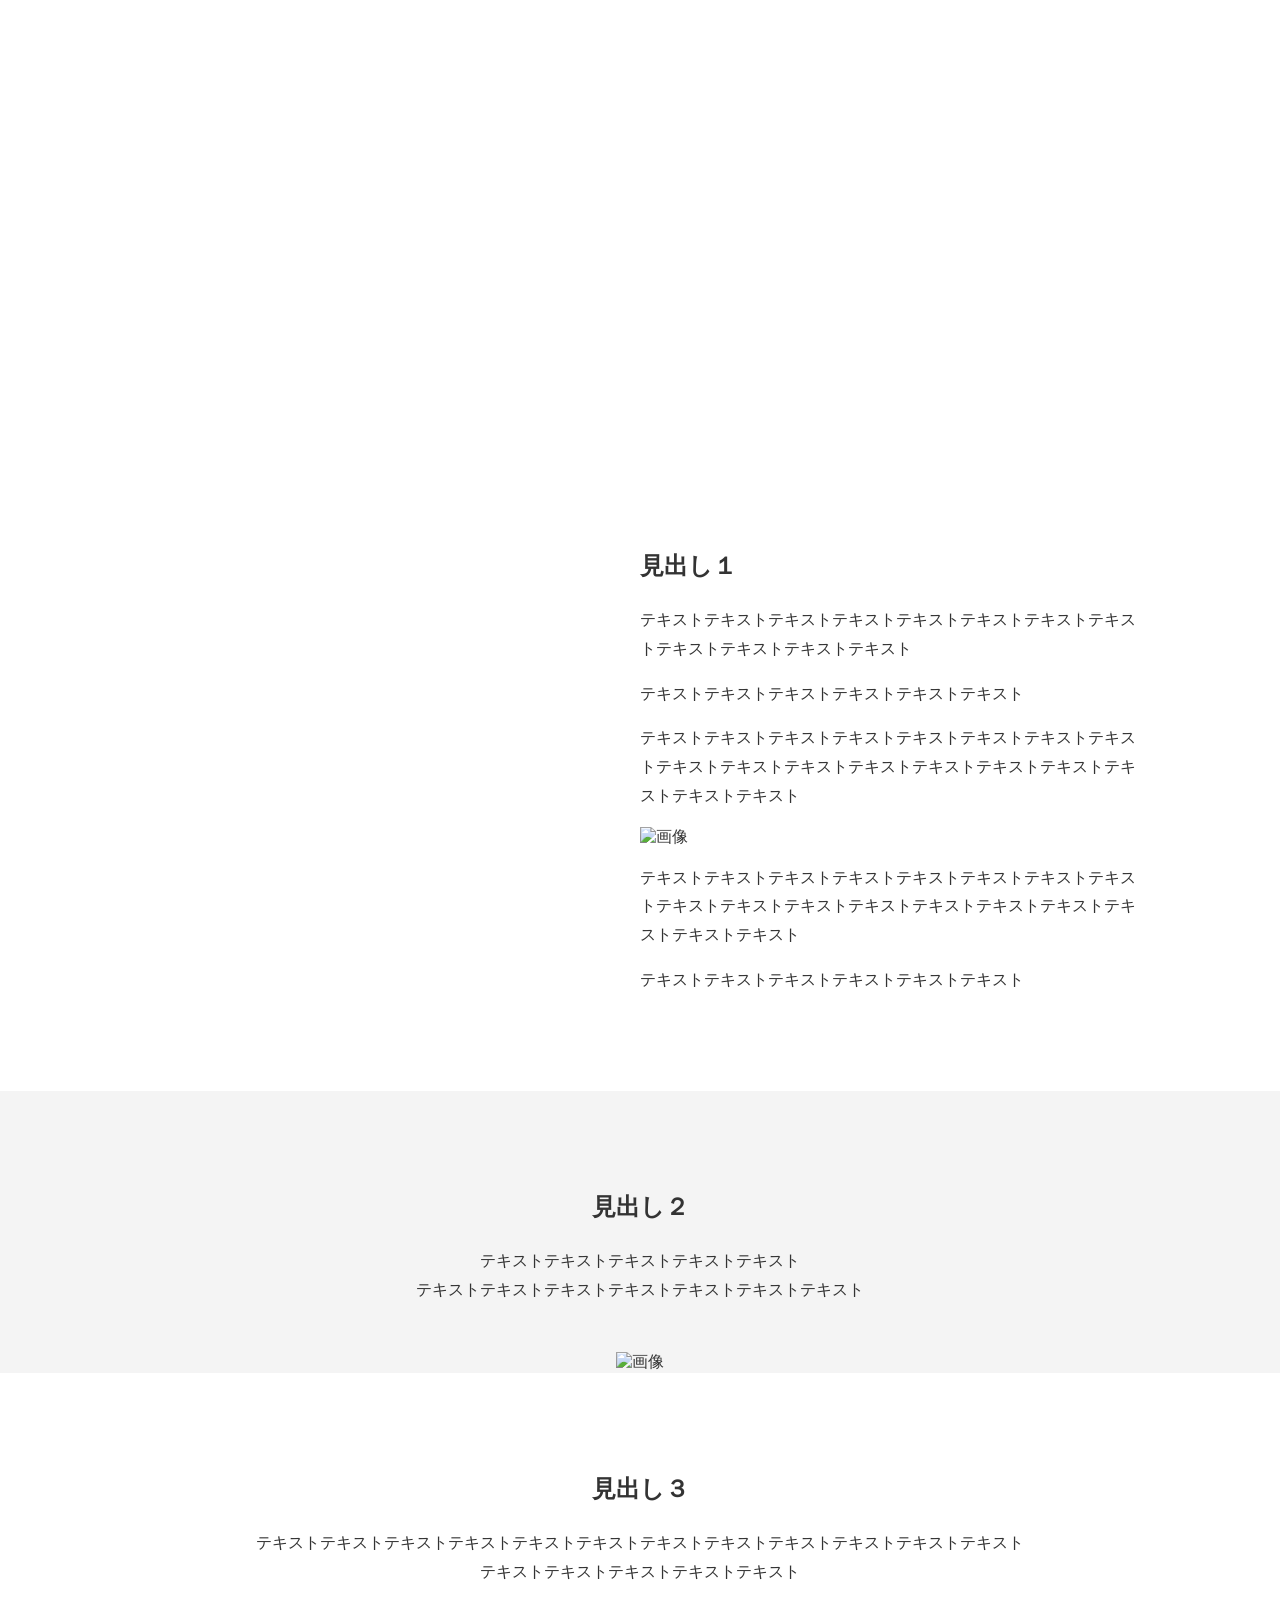
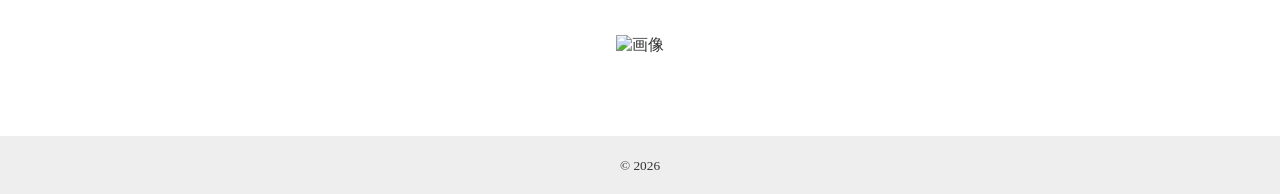
==== 261117/lp-simple-03/index.html @ 84d18647 "Add files via upload" ====
<!DOCTYPE html>
<html lang="ja">
<head>
  <meta charset="UTF-8">
  <title>LP-simple-03</title>
  <link rel="stylesheet" href="style.css">
</head>
<body>
  <div id="wrapper">
    <header>
      <h1>SITE NAME</h1>
      <p class="catch-copy">キャッチコピー</p>
    </header>

    <main>
      <section id="first">
        <div class="inner">
          <h2>見出し１</h2>
          <p>テキストテキストテキストテキストテキストテキストテキストテキストテキストテキストテキストテキスト</p>
          <p>テキストテキストテキストテキストテキストテキスト</p>
          <p>テキストテキストテキストテキストテキストテキストテキストテキストテキストテキストテキストテキストテキストテキストテキストテキストテキストテキスト</p>
          <img src="https://placehold.jp/400x100.png" alt="画像">
          <p>テキストテキストテキストテキストテキストテキストテキストテキストテキストテキストテキストテキストテキストテキストテキストテキストテキストテキスト</p>
          <p>テキストテキストテキストテキストテキストテキスト</p>
        </div>
      </section>

      <section id="second">
        <div class="inner">
          <h2>見出し２</h2>
          <p>テキストテキストテキストテキストテキスト<br>
            テキストテキストテキストテキストテキストテキストテキスト</p>
          <img src="https://placehold.jp/600x250.png" alt="画像">
        </div>
      </section>

      <section id="third">
        <div class="inner">
          <h2>見出し３</h2>
          <p>テキストテキストテキストテキストテキストテキストテキストテキストテキストテキストテキストテキスト<br>
            テキストテキストテキストテキストテキスト</p>
          <img src="https://placehold.jp/800x200.png" alt="画像">
        </div>
      </section>
    </main>

    <footer>
      <div class="inner">
        <small class="copyright">&copy; 2026</small>
      </div>
    </footer>
  </div>
</body>
</html>
---- 261117/lp-simple-03/style.css ----
@charset "utf-8";

* {
  box-sizing: border-box;
}

body {
  color: #333;
  margin: 0;
}

.inner {
  width: 1000px;
  margin: auto;
}

header {
  color: #fff;
  background: url("https://placehold.jp/1440x540.png") center / cover no-repeat;
  height: 50vh;
  text-align: center;
  display: flex;
  flex-direction: column;
  justify-content: center;
}

section {
  width: 100%;
  padding: 80px 0;
}

section h2 {
  margin-bottom: 1em;
}

section p {
  line-height: 1.8;
}

section img {
  vertical-align: bottom;
}

#first {
  width: 1000px;
  margin: auto;
  display: flex;
  background: url("https://placehold.jp/400x400.png") left center no-repeat;
}

#first .inner {
  width: 500px;
  margin-right: 0;
  margin-left: auto;
}

#first p {
  margin: 1em 0;
}

#second .inner,
#third .inner {
  text-align: center;
}

#second p,
#third p {
  margin-bottom: 3em;
}

#second {
  background: #f4f4f4;
  padding-bottom: 0;
}

footer {
  background: #eee;
  text-align: center;
  padding: 20px 0;
}
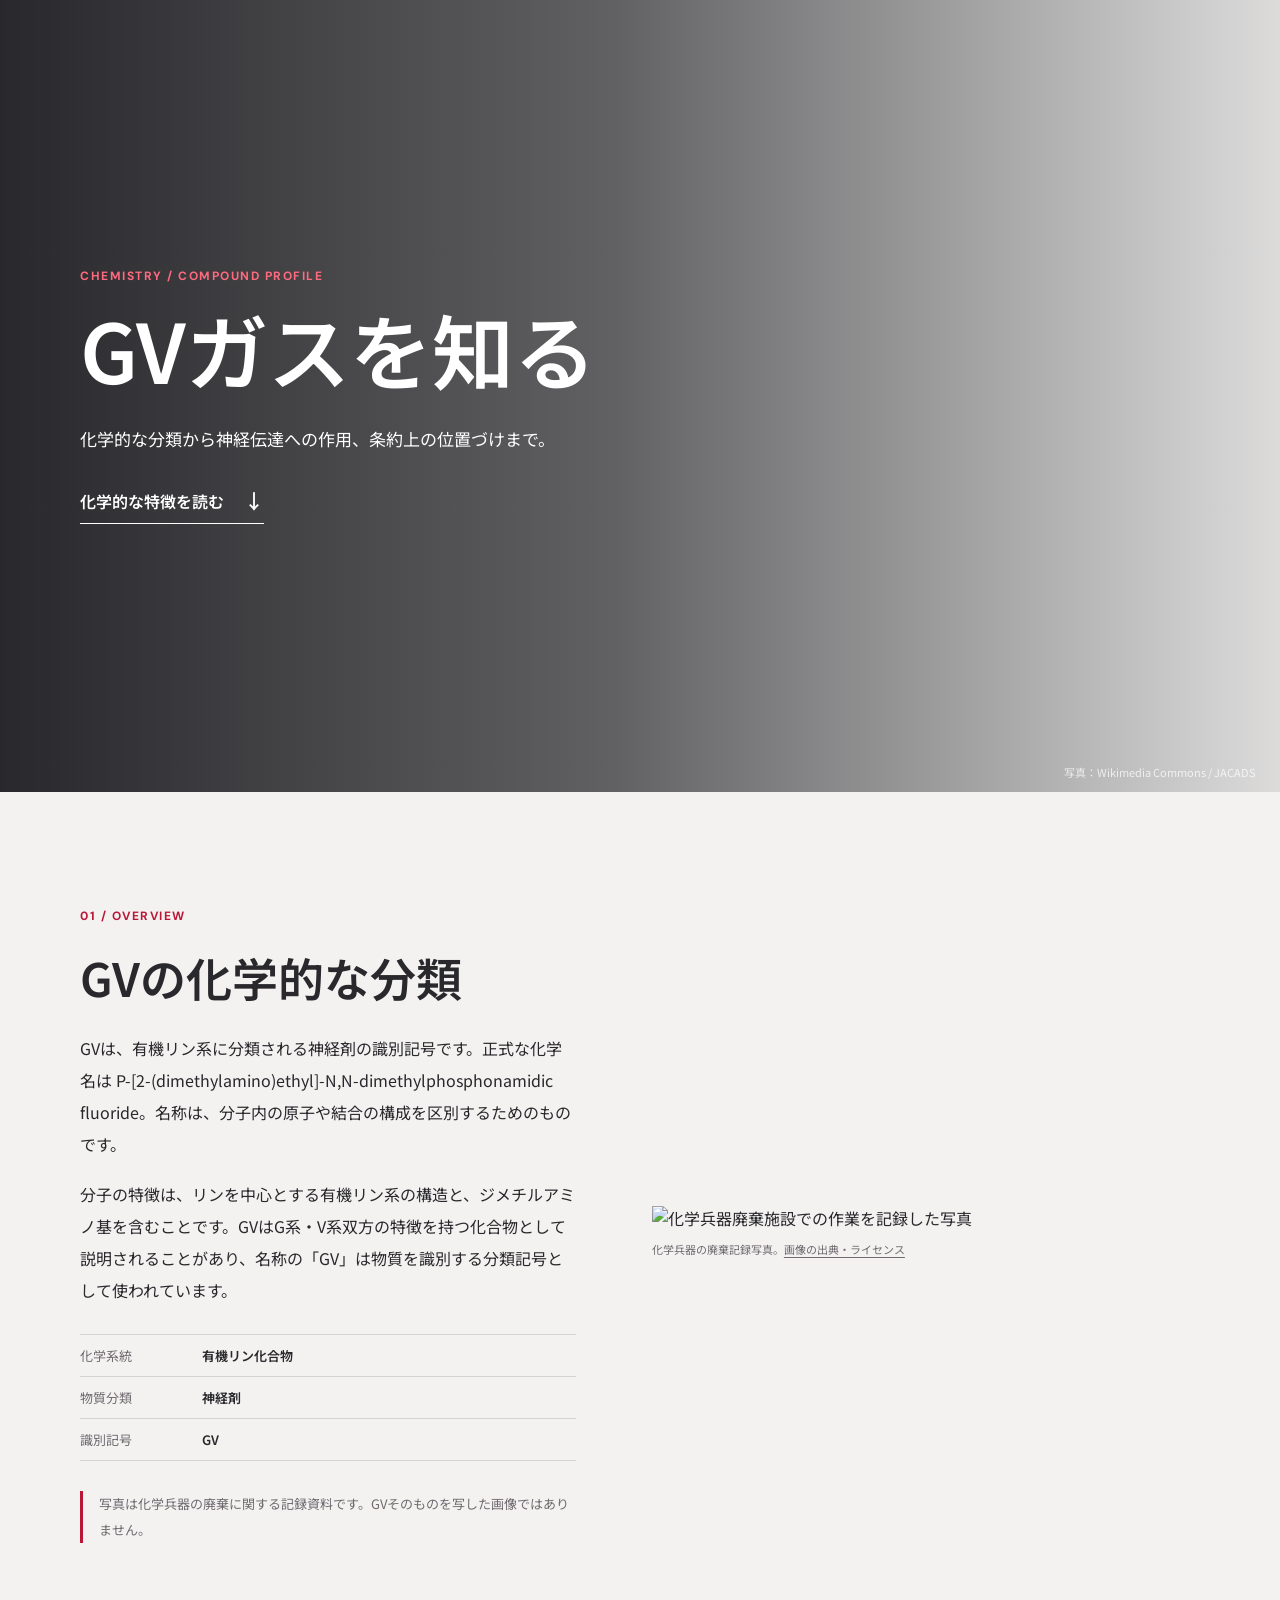
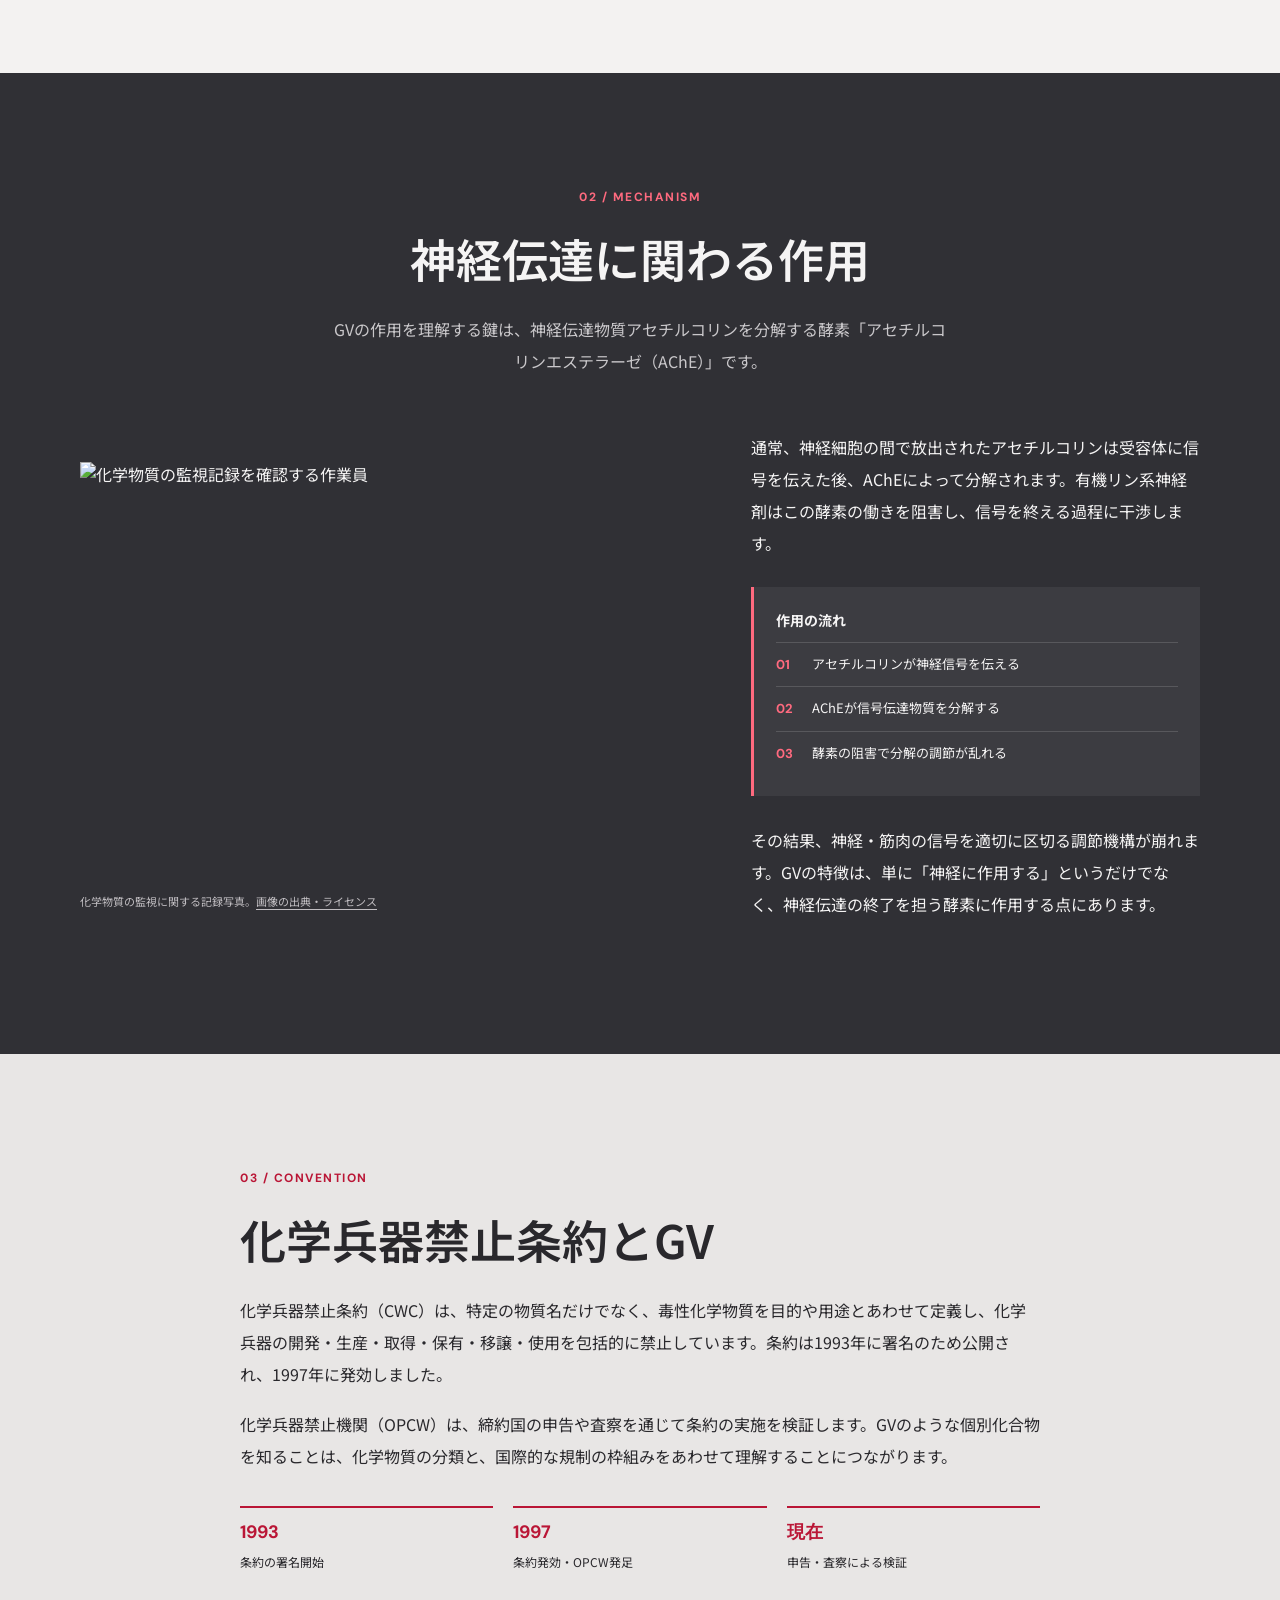
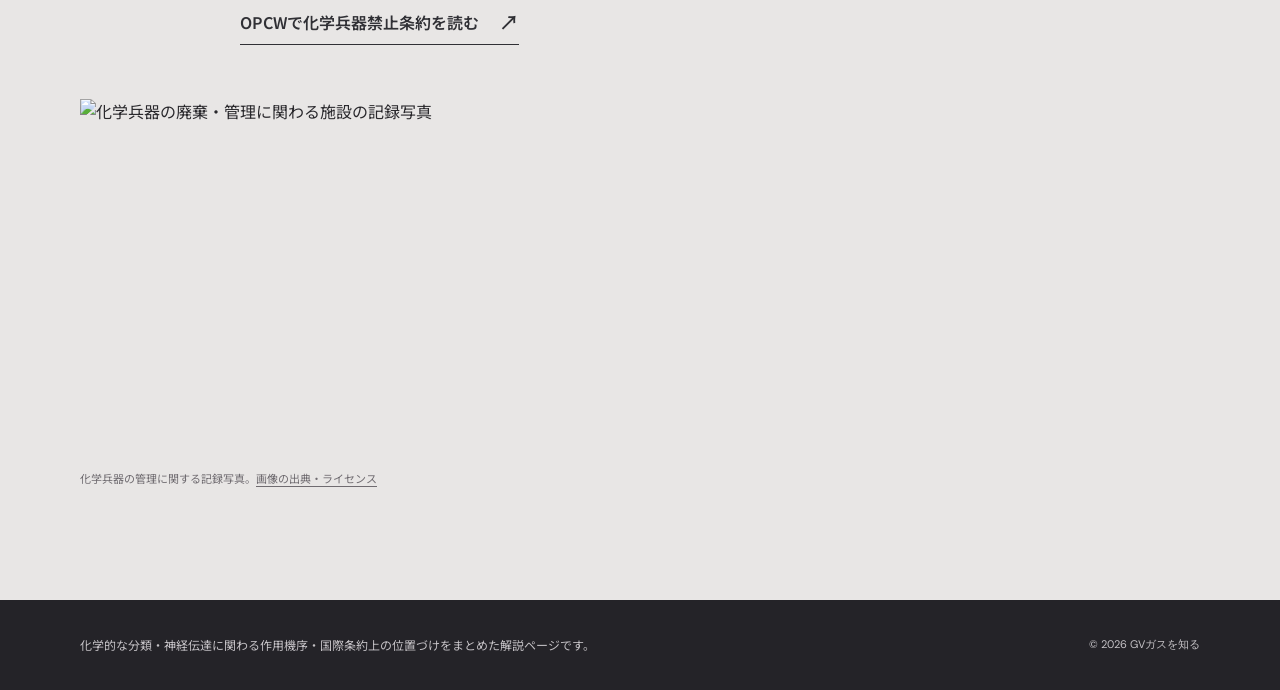
==== commit 4cca0867: "Add files via upload" ====
--- a/261117/lp-simple-03/index.html
+++ b/261117/lp-simple-03/index.html
@@ -2,51 +2,102 @@
 <html lang="ja">
 <head>
   <meta charset="UTF-8">
-  <title>LP-simple-03</title>
+  <meta name="viewport" content="width=device-width, initial-scale=1">
+  <meta name="description" content="GV化合物の化学的な分類、神経伝達に関わる作用機序、化学兵器禁止条約での位置づけを解説します。">
+  <title>GVガスの化学解説 | 化学構造と作用機序</title>
+  <link rel="preconnect" href="https://fonts.googleapis.com">
+  <link rel="preconnect" href="https://fonts.gstatic.com" crossorigin>
+  <link href="https://fonts.googleapis.com/css2?family=DM+Sans:wght@400;500;600;700&family=Noto+Sans+JP:wght@400;500;600;700&display=swap" rel="stylesheet">
   <link rel="stylesheet" href="style.css">
 </head>
 <body>
   <div id="wrapper">
     <header>
-      <h1>SITE NAME</h1>
-      <p class="catch-copy">キャッチコピー</p>
+      <div class="hero-content">
+        <p class="eyebrow">CHEMISTRY / COMPOUND PROFILE</p>
+        <h1>GVガスを知る</h1>
+        <p class="catch-copy">化学的な分類から神経伝達への作用、条約上の位置づけまで。</p>
+        <a class="hero-link" href="#first">化学的な特徴を読む <span aria-hidden="true">↓</span></a>
+      </div>
+      <p class="hero-credit">写真：Wikimedia Commons / JACADS</p>
     </header>
 
     <main>
       <section id="first">
         <div class="inner">
-          <h2>見出し１</h2>
-          <p>テキストテキストテキストテキストテキストテキストテキストテキストテキストテキストテキストテキスト</p>
-          <p>テキストテキストテキストテキストテキストテキスト</p>
-          <p>テキストテキストテキストテキストテキストテキストテキストテキストテキストテキストテキストテキストテキストテキストテキストテキストテキストテキスト</p>
-          <img src="https://placehold.jp/400x100.png" alt="画像">
-          <p>テキストテキストテキストテキストテキストテキストテキストテキストテキストテキストテキストテキストテキストテキストテキストテキストテキストテキスト</p>
-          <p>テキストテキストテキストテキストテキストテキスト</p>
+          <div class="section-copy">
+            <p class="eyebrow">01 / OVERVIEW</p>
+            <h2>GVの化学的な分類</h2>
+            <p>GVは、有機リン系に分類される神経剤の識別記号です。正式な化学名は P-[2-(dimethylamino)ethyl]-N,N-dimethylphosphonamidic fluoride。名称は、分子内の原子や結合の構成を区別するためのものです。</p>
+            <p>分子の特徴は、リンを中心とする有機リン系の構造と、ジメチルアミノ基を含むことです。GVはG系・V系双方の特徴を持つ化合物として説明されることがあり、名称の「GV」は物質を識別する分類記号として使われています。</p>
+            <dl class="compound-facts">
+              <div><dt>化学系統</dt><dd>有機リン化合物</dd></div>
+              <div><dt>物質分類</dt><dd>神経剤</dd></div>
+              <div><dt>識別記号</dt><dd>GV</dd></div>
+            </dl>
+            <p class="note">写真は化学兵器の廃棄に関する記録資料です。GVそのものを写した画像ではありません。</p>
+          </div>
+          <figure class="feature-image">
+            <img src="https://commons.wikimedia.org/wiki/Special:FilePath/First_Chemical_weapons_destroyed_at_JACADS.jpg" alt="化学兵器廃棄施設での作業を記録した写真">
+            <figcaption>化学兵器の廃棄記録写真。<a href="https://commons.wikimedia.org/wiki/File:First_Chemical_weapons_destroyed_at_JACADS.jpg" target="_blank" rel="noopener noreferrer">画像の出典・ライセンス</a></figcaption>
+          </figure>
         </div>
       </section>
 
       <section id="second">
         <div class="inner">
-          <h2>見出し２</h2>
-          <p>テキストテキストテキストテキストテキスト<br>
-            テキストテキストテキストテキストテキストテキストテキスト</p>
-          <img src="https://placehold.jp/600x250.png" alt="画像">
+          <div class="section-heading">
+            <p class="eyebrow">02 / MECHANISM</p>
+            <h2>神経伝達に関わる作用</h2>
+            <p>GVの作用を理解する鍵は、神経伝達物質アセチルコリンを分解する酵素「アセチルコリンエステラーゼ（AChE）」です。</p>
+          </div>
+          <div class="health-layout">
+            <figure class="wide-image">
+              <img src="https://commons.wikimedia.org/wiki/Special:FilePath/Martha_Bryant,_a_civilian_contractor,_makes_a_notation_on_the_printout_from_an_automatic_continuous_air_monitoring_systems_(ACAMS)_in_a_van_parked_beside_a_container_of_chemical_mun_-_DPLA_-_a865700d74f592d4e62591a5df256b30.jpeg" alt="化学物質の監視記録を確認する作業員">
+              <figcaption>化学物質の監視に関する記録写真。<a href="https://commons.wikimedia.org/wiki/File:Martha_Bryant,_a_civilian_contractor,_makes_a_notation_on_the_printout_from_an_automatic_continuous_air_monitoring_systems_(ACAMS)_in_a_van_parked_beside_a_container_of_chemical_mun_-_DPLA_-_a865700d74f592d4e62591a5df256b30.jpeg" target="_blank" rel="noopener noreferrer">画像の出典・ライセンス</a></figcaption>
+            </figure>
+            <div class="health-copy">
+              <p>通常、神経細胞の間で放出されたアセチルコリンは受容体に信号を伝えた後、AChEによって分解されます。有機リン系神経剤はこの酵素の働きを阻害し、信号を終える過程に干渉します。</p>
+              <div class="mechanism-note">
+                <strong>作用の流れ</strong>
+                <ol class="mechanism-steps">
+                  <li><span>01</span>アセチルコリンが神経信号を伝える</li>
+                  <li><span>02</span>AChEが信号伝達物質を分解する</li>
+                  <li><span>03</span>酵素の阻害で分解の調節が乱れる</li>
+                </ol>
+              </div>
+              <p>その結果、神経・筋肉の信号を適切に区切る調節機構が崩れます。GVの特徴は、単に「神経に作用する」というだけでなく、神経伝達の終了を担う酵素に作用する点にあります。</p>
+            </div>
+          </div>
         </div>
       </section>
 
       <section id="third">
         <div class="inner">
-          <h2>見出し３</h2>
-          <p>テキストテキストテキストテキストテキストテキストテキストテキストテキストテキストテキストテキスト<br>
-            テキストテキストテキストテキストテキスト</p>
-          <img src="https://placehold.jp/800x200.png" alt="画像">
+          <div class="third-copy">
+            <p class="eyebrow">03 / CONVENTION</p>
+            <h2>化学兵器禁止条約とGV</h2>
+            <p>化学兵器禁止条約（CWC）は、特定の物質名だけでなく、毒性化学物質を目的や用途とあわせて定義し、化学兵器の開発・生産・取得・保有・移譲・使用を包括的に禁止しています。条約は1993年に署名のため公開され、1997年に発効しました。</p>
+            <p>化学兵器禁止機関（OPCW）は、締約国の申告や査察を通じて条約の実施を検証します。GVのような個別化合物を知ることは、化学物質の分類と、国際的な規制の枠組みをあわせて理解することにつながります。</p>
+            <ol class="timeline">
+              <li><strong>1993</strong><span>条約の署名開始</span></li>
+              <li><strong>1997</strong><span>条約発効・OPCW発足</span></li>
+              <li><strong>現在</strong><span>申告・査察による検証</span></li>
+            </ol>
+            <a class="source-link" href="https://www.opcw.org/chemical-weapons-convention" target="_blank" rel="noopener noreferrer">OPCWで化学兵器禁止条約を読む <span aria-hidden="true">↗</span></a>
+          </div>
+          <figure class="closing-image">
+            <img src="https://commons.wikimedia.org/wiki/Special:FilePath/Lakepoint_ATLIC.jpg" alt="化学兵器の廃棄・管理に関わる施設の記録写真">
+            <figcaption>化学兵器の管理に関する記録写真。<a href="https://commons.wikimedia.org/wiki/File:Lakepoint_ATLIC.jpg" target="_blank" rel="noopener noreferrer">画像の出典・ライセンス</a></figcaption>
+          </figure>
         </div>
       </section>
     </main>
 
     <footer>
       <div class="inner">
-        <small class="copyright">&copy; 2026</small>
+        <p class="footer-note">化学的な分類・神経伝達に関わる作用機序・国際条約上の位置づけをまとめた解説ページです。</p>
+        <small class="copyright">&copy; 2026 GVガスを知る</small>
       </div>
     </footer>
   </div>
--- a/261117/lp-simple-03/style.css
+++ b/261117/lp-simple-03/style.css
@@ -1,80 +1,433 @@
 @charset "utf-8";
+
+:root {
+  --ink: #29282c;
+  --charcoal: #303035;
+  --paper: #f3f2f1;
+  --crimson: #ba1636;
+  --crimson-light: #ff6a7f;
+  --muted: #6f6b70;
+}
 
 * {
   box-sizing: border-box;
 }
 
+html {
+  scroll-behavior: smooth;
+}
+
 body {
-  color: #333;
-  margin: 0;
+  color: var(--ink);
+  margin: 0;
+  font-family: "Noto Sans JP", sans-serif;
+  background: var(--paper);
 }
 
 .inner {
-  width: 1000px;
-  margin: auto;
+  width: min(1120px, calc(100% - 64px));
+  margin: 0 auto;
 }
 
 header {
   color: #fff;
-  background: url("https://placehold.jp/1440x540.png") center / cover no-repeat;
-  height: 50vh;
-  text-align: center;
+  min-height: 680px;
+  height: min(88vh, 880px);
+  padding: 48px max(32px, calc((100vw - 1120px) / 2));
+  background:
+    linear-gradient(90deg, rgba(25, 24, 28, .93) 0%, rgba(25, 24, 28, .67) 48%, rgba(25, 24, 28, .1) 100%),
+    url("https://commons.wikimedia.org/wiki/Special:FilePath/First_Chemical_weapons_destroyed_at_JACADS.jpg") center 48% / cover no-repeat;
   display: flex;
   flex-direction: column;
   justify-content: center;
+  position: relative;
+}
+
+.hero-content {
+  max-width: 700px;
+  animation: rise-in .8s ease-out both;
+}
+
+.eyebrow {
+  margin: 0 0 18px;
+  color: var(--crimson);
+  font-family: "DM Sans", sans-serif;
+  font-size: 12px;
+  font-weight: 700;
+  letter-spacing: 1.5px;
+}
+
+header .eyebrow {
+  color: var(--crimson-light);
+}
+
+header h1 {
+  margin: 0;
+  font-size: clamp(42px, 7vw, 82px);
+  line-height: 1.15;
+  font-weight: 600;
+}
+
+.catch-copy {
+  max-width: 560px;
+  margin: 26px 0 34px;
+  font-size: 17px;
+  line-height: 1.9;
+}
+
+.hero-link,
+.source-link {
+  display: inline-flex;
+  align-items: center;
+  gap: 20px;
+  color: inherit;
+  font-weight: 600;
+  text-decoration: none;
+  border-bottom: 1px solid currentColor;
+  padding: 0 0 10px;
+}
+
+.hero-link span,
+.source-link span {
+  font-size: 20px;
+  line-height: 1;
+}
+
+.hero-credit {
+  position: absolute;
+  right: 24px;
+  bottom: 12px;
+  margin: 0;
+  color: rgba(255, 255, 255, .75);
+  font-size: 11px;
 }
 
 section {
+  padding: 112px 0;
+}
+
+section h2 {
+  margin: 0 0 24px;
+  font-size: clamp(30px, 4vw, 46px);
+  font-weight: 600;
+  line-height: 1.35;
+}
+
+section p {
+  line-height: 2;
+}
+
+figure {
+  margin: 0;
+}
+
+figure img {
+  display: block;
   width: 100%;
-  padding: 80px 0;
-}
-
-section h2 {
-  margin-bottom: 1em;
-}
-
-section p {
+  object-fit: cover;
+}
+
+#first {
+  background: var(--paper);
+}
+
+#first .inner {
+  display: grid;
+  grid-template-columns: minmax(0, .95fr) minmax(0, 1.05fr);
+  align-items: center;
+  gap: 76px;
+}
+
+.section-copy > p:not(.eyebrow) {
+  margin: 0 0 18px;
+}
+
+.note {
+  margin-top: 30px !important;
+  padding-left: 16px;
+  border-left: 3px solid var(--crimson);
+  color: var(--muted);
+  font-size: 13px;
+}
+
+.compound-facts {
+  margin: 28px 0 0;
+  border-top: 1px solid #d5d2d3;
+  font-size: 13px;
+}
+
+.compound-facts div {
+  display: grid;
+  grid-template-columns: 110px 1fr;
+  gap: 12px;
+  padding: 11px 0;
+  border-bottom: 1px solid #d5d2d3;
+}
+
+.compound-facts dt {
+  color: var(--muted);
+}
+
+.compound-facts dd {
+  margin: 0;
+  font-weight: 600;
+}
+
+#second {
+  color: #f5f4f4;
+  background: var(--charcoal);
+  overflow: hidden;
+}
+
+.section-heading {
+  max-width: 740px;
+  margin: 0 auto 54px;
+  text-align: center;
+}
+
+.section-heading .eyebrow {
+  color: var(--crimson-light);
+}
+
+.section-heading > p:last-child {
+  max-width: 620px;
+  margin: 0 auto;
+  color: #c9c7ca;
+}
+
+.health-layout {
+  display: grid;
+  grid-template-columns: minmax(0, 1.15fr) minmax(280px, .85fr);
+  align-items: center;
+  gap: 64px;
+}
+
+.wide-image img {
+  height: 420px;
+  object-position: center;
+}
+
+figcaption {
+  margin-top: 10px;
+  color: var(--muted);
+  font-size: 11px;
+  line-height: 1.7;
+}
+
+#second figcaption {
+  color: #c0bdc1;
+}
+
+figcaption a {
+  color: inherit;
+  text-underline-offset: 3px;
+}
+
+.health-copy p {
+  margin: 0 0 22px;
+}
+
+.mechanism-note {
+  margin: 28px 0;
+  padding: 20px 22px;
+  border-left: 3px solid var(--crimson-light);
+  background: rgba(255, 255, 255, .06);
+  font-size: 14px;
+  line-height: 1.9;
+}
+
+.mechanism-note > strong {
+  display: block;
+  margin-bottom: 8px;
+}
+
+.mechanism-steps {
+  margin: 0;
+  padding: 0;
+  list-style: none;
+}
+
+.mechanism-steps li {
+  display: flex;
+  align-items: baseline;
+  gap: 12px;
+  padding: 9px 0;
+  border-top: 1px solid rgba(255, 255, 255, .14);
+  font-size: 13px;
+}
+
+.mechanism-steps span {
+  flex: 0 0 24px;
+  color: var(--crimson-light);
+  font-family: "DM Sans", sans-serif;
+  font-weight: 700;
+}
+
+#third {
+  background: #e8e6e5;
+}
+
+.third-copy {
+  max-width: 800px;
+  margin: 0 auto 54px;
+}
+
+.third-copy p:not(.eyebrow) {
+  margin: 0 0 18px;
+}
+
+.timeline {
+  display: grid;
+  grid-template-columns: repeat(3, minmax(0, 1fr));
+  gap: 20px;
+  margin: 34px 0 28px;
+  padding: 0;
+  list-style: none;
+}
+
+.timeline li {
+  padding-top: 12px;
+  border-top: 2px solid var(--crimson);
+}
+
+.timeline strong {
+  display: block;
+  margin-bottom: 4px;
+  color: var(--crimson);
+  font-family: "DM Sans", sans-serif;
+  font-size: 18px;
+}
+
+.timeline span {
+  font-size: 12px;
+  line-height: 1.7;
+}
+
+.source-link {
+  margin-top: 10px;
+  color: var(--charcoal);
+}
+
+.closing-image img {
+  height: 360px;
+  object-position: center 45%;
+}
+
+footer {
+  color: #f4f3f4;
+  background: #242328;
+  padding: 34px 0;
+}
+
+footer .inner {
+  display: flex;
+  align-items: center;
+  justify-content: space-between;
+  gap: 32px;
+}
+
+.footer-note {
+  max-width: 700px;
+  margin: 0;
+  color: #c5c2c6;
+  font-size: 12px;
   line-height: 1.8;
 }
 
-section img {
-  vertical-align: bottom;
-}
-
-#first {
-  width: 1000px;
-  margin: auto;
-  display: flex;
-  background: url("https://placehold.jp/400x400.png") left center no-repeat;
-}
-
-#first .inner {
-  width: 500px;
-  margin-right: 0;
-  margin-left: auto;
-}
-
-#first p {
-  margin: 1em 0;
-}
-
-#second .inner,
-#third .inner {
-  text-align: center;
-}
-
-#second p,
-#third p {
-  margin-bottom: 3em;
-}
-
-#second {
-  background: #f4f4f4;
-  padding-bottom: 0;
-}
-
-footer {
-  background: #eee;
-  text-align: center;
-  padding: 20px 0;
+.copyright {
+  flex: 0 0 auto;
+  color: #c5c2c6;
+  font-family: "DM Sans", sans-serif;
+  font-size: 11px;
+}
+
+@keyframes rise-in {
+  from {
+    opacity: 0;
+    transform: translateY(18px);
+  }
+
+  to {
+    opacity: 1;
+    transform: translateY(0);
+  }
+}
+
+@media (max-width: 760px) {
+  .inner {
+    width: min(100% - 40px, 560px);
+  }
+
+  header {
+    min-height: 620px;
+    height: 82vh;
+    padding: 36px 24px;
+    background-position: 58% center;
+  }
+
+  header h1 {
+    font-size: 48px;
+  }
+
+  .catch-copy {
+    font-size: 15px;
+  }
+
+  .hero-credit {
+    right: 16px;
+  }
+
+  section {
+    padding: 76px 0;
+  }
+
+  #first .inner,
+  .health-layout {
+    grid-template-columns: 1fr;
+    gap: 36px;
+  }
+
+  .feature-image {
+    order: -1;
+  }
+
+  .section-heading {
+    margin-bottom: 36px;
+    text-align: left;
+  }
+
+  .wide-image img {
+    height: 300px;
+  }
+
+  .health-layout {
+    gap: 28px;
+  }
+
+  .third-copy {
+    margin-bottom: 36px;
+  }
+
+  .closing-image img {
+    height: 260px;
+  }
+
+  footer .inner {
+    align-items: flex-start;
+    flex-direction: column;
+    gap: 16px;
+  }
+}
+
+@media (prefers-reduced-motion: reduce) {
+  html {
+    scroll-behavior: auto;
+  }
+
+  *,
+  *::before,
+  *::after {
+    animation-duration: .01ms !important;
+    animation-iteration-count: 1 !important;
+  }
 }
